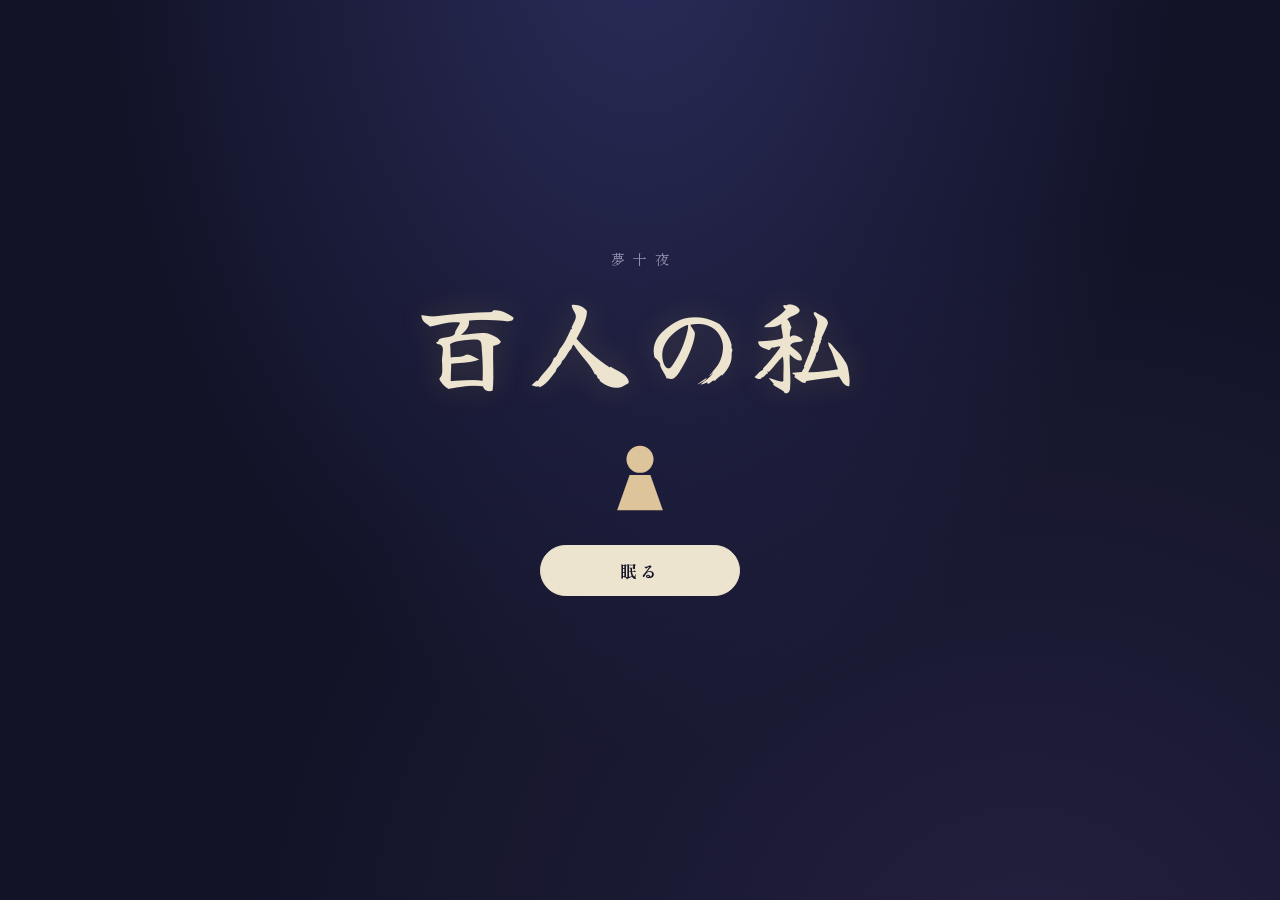
==== index.html @ 5c5b3dcd "百人の私:夢の中で百人に分かれる運のゲームを実装 - 道30種・持ち物・姿・夜の異変を持つシミュレーション(DOM非依存) - 群衆キャンバスと、財産順の帯を仕切りで分ける振り分け操作 - 目覚めのく" ====
<!doctype html>
<html lang="ja">
<head>
  <meta charset="utf-8">
  <meta name="viewport" content="width=device-width, initial-scale=1, viewport-fit=cover">
  <title>百人の私</title>
  <meta name="description" content="眠るたびに百人に分かれる。目覚めるとき、生き残った誰か一人が本当の私になる。">
  <meta name="theme-color" content="#121327">
  <link rel="preconnect" href="https://fonts.googleapis.com">
  <link rel="preconnect" href="https://fonts.gstatic.com" crossorigin>
  <link href="https://fonts.googleapis.com/css2?family=Yuji+Syuku&family=Zen+Old+Mincho:wght@400;700&display=swap" rel="stylesheet">
  <link rel="stylesheet" href="css/style.css">
  <link rel="icon" href="data:image/svg+xml,%3Csvg xmlns='http://www.w3.org/2000/svg' viewBox='0 0 64 64'%3E%3Crect width='64' height='64' rx='14' fill='%23121327'/%3E%3Ccircle cx='32' cy='22' r='8' fill='%23f0c75e'/%3E%3Cpath d='M20 52 L26 33 H38 L44 52 Z' fill='%23f0c75e'/%3E%3C/svg%3E">
</head>
<body>
  <div id="app">
    <header id="hud" hidden>
      <div class="hud-l">
        <span id="hud-night"></span>
        <span id="hud-stage"></span>
      </div>
      <div class="hud-r">
        <span id="hud-alive" class="hud-num"></span>
        <span id="hud-savings" class="hud-num"></span>
        <button id="mute" class="icon-btn" aria-label="音">♪</button>
      </div>
    </header>

    <section id="title" class="screen">
      <div class="title-wrap">
        <p class="title-sub">夢十夜</p>
        <h1 class="title-main">百人の私</h1>
        <canvas id="title-canvas" width="120" height="120" aria-hidden="true"></canvas>
        <div class="title-actions">
          <button id="btn-continue" class="btn primary" hidden>続きを眠る</button>
          <button id="btn-new" class="btn primary">眠る</button>
        </div>
        <div id="title-records" class="records"></div>
        <div id="title-codex" class="codex"></div>
      </div>
    </section>

    <section id="night" class="screen" hidden>
      <div id="banner">
        <div id="mod-text"></div>
        <div id="ticker" aria-live="polite"></div>
      </div>
      <div id="crowd-wrap">
        <canvas id="crowd"></canvas>
      </div>
      <div id="strip-wrap">
        <canvas id="strip"></canvas>
        <button id="sort" class="chip">並び：金</button>
      </div>
      <div id="paths"></div>
      <div class="actions">
        <button id="btn-wake" class="btn ghost">目覚める</button>
        <button id="btn-go" class="btn primary">進む</button>
      </div>
    </section>

    <div id="overlay" hidden>
      <div id="sheet" role="dialog" aria-modal="true"></div>
    </div>
    <div id="curtain" hidden><div id="curtain-text"></div></div>
  </div>
  <script type="module" src="js/main.js"></script>
</body>
</html>
---- css/style.css ----
:root {
  --bg: #121327;
  --bg2: #1b1d38;
  --bg3: #262849;
  --line: #34365c;
  --paper: #ece4cf;
  --dim: #9893b0;
  --faint: #5f5b7d;
  --gold: #f0c75e;
  --blood: #c4505e;
  --p0: #e0694c;
  --p1: #58a3dc;
  --p2: #7cbf86;
  --serif: 'Zen Old Mincho', 'Hiragino Mincho ProN', 'Yu Mincho', 'Noto Serif JP', serif;
  --brush: 'Yuji Syuku', 'Zen Old Mincho', 'Hiragino Mincho ProN', serif;
}

* { box-sizing: border-box; }

html, body {
  margin: 0;
  height: 100%;
  background: var(--bg);
  color: var(--paper);
  font-family: var(--serif);
  -webkit-tap-highlight-color: transparent;
}

body {
  background:
    radial-gradient(ellipse at 50% -10%, #2a2c5a 0%, transparent 60%),
    radial-gradient(ellipse at 80% 110%, #23203f 0%, transparent 55%),
    var(--bg);
  background-attachment: fixed;
  overflow-x: hidden;
}

button { font-family: inherit; color: inherit; cursor: pointer; }
[hidden] { display: none !important; }

#app {
  max-width: 760px;
  margin: 0 auto;
  padding: 10px 16px calc(24px + env(safe-area-inset-bottom));
  min-height: 100%;
  display: flex;
  flex-direction: column;
}

/* 状態表示 */
#hud {
  display: flex;
  justify-content: space-between;
  align-items: center;
  gap: 8px;
  padding: 6px 0 10px;
  border-bottom: 1px solid var(--line);
  font-size: 15px;
}
.hud-l, .hud-r { display: flex; align-items: center; gap: 12px; }
#hud-night { font-weight: 700; letter-spacing: 0.1em; }
#hud-stage { color: var(--dim); }
.hud-num { font-variant-numeric: tabular-nums; }
#hud-alive::before { content: '私 '; color: var(--dim); font-size: 12px; }
#hud-savings::before { content: '貯え '; color: var(--dim); font-size: 12px; }
#hud-savings { color: var(--gold); }
.icon-btn {
  background: none; border: 1px solid var(--line); border-radius: 50%;
  width: 30px; height: 30px; font-size: 14px; line-height: 1;
}
.icon-btn.off { color: var(--faint); text-decoration: line-through; }

.screen { flex: 1; display: flex; flex-direction: column; }

/* タイトル */
#title { justify-content: center; align-items: center; text-align: center; min-height: 90vh; }
.title-wrap { display: flex; flex-direction: column; align-items: center; gap: 14px; }
.title-sub { margin: 0; color: var(--dim); letter-spacing: 0.6em; font-size: 14px; padding-left: 0.6em; }
.title-main {
  margin: 0; font-family: var(--brush); font-weight: 400;
  font-size: clamp(56px, 16vw, 104px); letter-spacing: 0.08em; line-height: 1.1;
  text-shadow: 0 0 30px rgba(240, 199, 94, 0.18);
}
#title-canvas { width: 120px; height: 120px; }
.title-actions { display: flex; flex-direction: column; gap: 10px; min-width: 200px; }
.records { color: var(--dim); font-size: 13px; min-height: 1em; font-variant-numeric: tabular-nums; }
.codex { display: flex; flex-wrap: wrap; justify-content: center; gap: 6px; max-width: 360px; }
.codex span {
  width: 26px; height: 26px; border-radius: 50%; display: grid; place-items: center;
  border: 1px solid var(--line); font-size: 13px; color: var(--faint);
}
.codex span.got { color: var(--paper); border-color: var(--faint); }
.codex span.treasure.got { color: var(--gold); border-color: rgba(240, 199, 94, 0.5); }
.codex span.curse.got { color: #c39ae0; }

/* ボタン */
.btn {
  border-radius: 999px; padding: 12px 28px; font-size: 17px; letter-spacing: 0.2em;
  border: 1px solid var(--line); background: var(--bg2);
  transition: transform 0.1s, background 0.2s, opacity 0.2s;
}
.btn:active { transform: scale(0.97); }
.btn.primary { background: var(--paper); color: var(--bg); border-color: var(--paper); font-weight: 700; }
.btn.ghost { background: transparent; color: var(--dim); }
.btn.ghost.armed { color: var(--gold); border-color: var(--gold); box-shadow: 0 0 18px rgba(240, 199, 94, 0.25); }
.btn:disabled { opacity: 0.35; pointer-events: none; }
.chip {
  border: 1px solid var(--line); background: var(--bg2); border-radius: 999px;
  font-size: 12px; padding: 4px 12px; color: var(--dim);
}

/* 夜 */
#banner { min-height: 54px; padding: 10px 0 4px; text-align: center; }
#mod-text { color: #c9a7d8; font-size: 14px; min-height: 1.2em; letter-spacing: 0.08em; }
#ticker { min-height: 1.5em; font-size: 15px; transition: opacity 0.3s; }
#ticker .lv2 { color: var(--paper); }
#ticker .lv3 { color: var(--gold); font-weight: 700; }
#ticker .lv1 { color: var(--dim); }

#crowd-wrap { position: relative; }
#crowd { display: block; width: 100%; touch-action: manipulation; }

#strip-wrap { position: relative; margin-top: 6px; }
#strip { display: block; width: 100%; height: 76px; touch-action: none; cursor: ew-resize; }
#sort { position: absolute; right: 0; bottom: -30px; }

#paths {
  display: grid; gap: 8px; margin-top: 38px;
  grid-template-columns: repeat(var(--k, 2), minmax(0, 1fr));
}
.path {
  position: relative; text-align: left;
  background: var(--bg2); border: 1px solid var(--line); border-radius: 12px;
  padding: 12px 12px 10px; display: flex; flex-direction: column; gap: 6px;
  border-top: 3px solid var(--pc); transition: transform 0.15s, opacity 0.3s;
  min-height: 150px;
}
.path:active { transform: scale(0.98); }
.path .glyph {
  font-family: var(--brush); font-size: 34px; line-height: 1;
  width: 50px; height: 50px; display: grid; place-items: center;
  border-radius: 50%; border: 1px solid var(--pc); color: var(--pc);
}
.path .name { font-weight: 700; font-size: 16px; letter-spacing: 0.05em; }
.path .text { font-size: 12.5px; color: var(--dim); line-height: 1.55; flex: 1; }
.path .foot { display: flex; justify-content: space-between; align-items: baseline; gap: 4px; flex-wrap: wrap; }
.path .count { font-size: 22px; font-weight: 700; color: var(--pc); font-variant-numeric: tabular-nums; }
.path .count small { font-size: 12px; color: var(--dim); font-weight: 400; margin-left: 2px; }
.path .seen { font-size: 11px; color: var(--faint); font-variant-numeric: tabular-nums; }
.path.empty { opacity: 0.55; }
.path.gate { --pc: var(--gold); grid-column: 1 / -1; align-items: center; text-align: center; }
.path.gate .glyph { width: 70px; height: 70px; font-size: 46px; }
.path.fading { opacity: 0.2; }

.actions { display: flex; justify-content: space-between; gap: 12px; margin-top: 16px; }
.actions .btn { flex: 1; }
.actions .btn.primary { flex: 1.6; }

/* 重ねて出す紙 */
#overlay {
  position: fixed; inset: 0; z-index: 20; background: rgba(8, 8, 20, 0.72);
  display: flex; align-items: flex-end; justify-content: center;
  animation: fadein 0.3s ease;
}
#sheet {
  width: 100%; max-width: 560px; max-height: 88vh; overflow-y: auto;
  background: var(--bg2); border: 1px solid var(--line); border-bottom: none;
  border-radius: 18px 18px 0 0; padding: 22px 20px calc(22px + env(safe-area-inset-bottom));
  animation: rise 0.35s cubic-bezier(.2,.8,.2,1);
}
@media (min-width: 600px) {
  #overlay { align-items: center; }
  #sheet { border-radius: 18px; border-bottom: 1px solid var(--line); }
}
@keyframes fadein { from { opacity: 0; } }
@keyframes rise { from { transform: translateY(40px); opacity: 0; } }

.sheet-head { display: flex; align-items: baseline; gap: 12px; flex-wrap: wrap; }
.sheet-id { font-family: var(--brush); font-size: 44px; line-height: 1; }
.sheet-id.gold { color: var(--gold); }
.sheet-sub { color: var(--dim); font-size: 14px; }
.sheet-big { font-size: 28px; font-weight: 700; color: var(--gold); font-variant-numeric: tabular-nums; margin: 10px 0 4px; }
.sheet-row { display: flex; flex-wrap: wrap; gap: 6px; margin: 8px 0; }
.tag {
  border: 1px solid var(--line); border-radius: 999px; padding: 2px 10px; font-size: 13px;
  display: inline-flex; align-items: center; gap: 4px;
}
.tag b { font-family: var(--brush); font-weight: 400; }
.tag.treasure { color: var(--gold); border-color: rgba(240, 199, 94, 0.4); }
.tag.curse { color: #c39ae0; border-color: rgba(195, 154, 224, 0.4); }
.tag.form { color: var(--p2); }
.story { list-style: none; padding: 0; margin: 14px 0; border-left: 1px solid var(--line); }
.story li { padding: 3px 0 3px 14px; font-size: 14px; line-height: 1.6; position: relative; }
.story li::before {
  content: ''; position: absolute; left: -4px; top: 11px; width: 7px; height: 7px;
  border-radius: 50%; background: var(--faint);
}
.story li.end::before { background: var(--blood); }
.story li.dawn::before { background: var(--gold); }
.story .at { color: var(--faint); font-size: 12px; margin-right: 6px; }
.ghost-line {
  margin: 12px 0; padding: 10px 12px; border-radius: 10px; background: var(--bg3);
  color: var(--dim); font-size: 13.5px; line-height: 1.6;
}
.ghost-line strong { color: var(--paper); font-weight: 400; }
.sheet-actions { display: flex; gap: 10px; margin-top: 16px; }
.sheet-actions .btn { flex: 1; }
.dist { display: block; width: 100%; height: 48px; margin: 8px 0; }
.nights { display: grid; grid-template-columns: repeat(10, 1fr); gap: 4px; align-items: end; height: 90px; margin: 14px 0 4px; }
.nights div { background: var(--gold); border-radius: 3px 3px 0 0; min-height: 2px; position: relative; }
.nights div.nm { background: var(--blood); min-height: 6px; }
.nights-labels { display: grid; grid-template-columns: repeat(10, 1fr); gap: 4px; text-align: center; font-size: 11px; color: var(--faint); }
.rank { font-family: var(--brush); font-size: 40px; text-align: center; margin: 6px 0; }
.center { text-align: center; }
.muted { color: var(--dim); font-size: 13px; }

/* 幕 */
#curtain {
  position: fixed; inset: 0; z-index: 30; display: grid; place-items: center;
  background: var(--bg); pointer-events: none; transition: opacity 0.9s ease;
}
#curtain.fade { opacity: 0; }
#curtain-text {
  font-family: var(--brush); font-size: clamp(44px, 12vw, 80px); letter-spacing: 0.15em;
  text-align: center; line-height: 1.4;
}
#curtain-text small { display: block; font-family: var(--serif); font-size: 15px; color: var(--dim); letter-spacing: 0.2em; }
#curtain.nightmare { background: #1a0a10; }
#curtain.nightmare #curtain-text { color: var(--blood); }

@media (max-width: 420px) {
  .path { padding: 10px 9px 8px; min-height: 140px; }
  .path .glyph { width: 40px; height: 40px; font-size: 27px; }
  .path .name { font-size: 14px; }
  .path .text { font-size: 11.5px; }
  .path .count { font-size: 19px; }
  #hud { font-size: 13px; }
  .hud-l, .hud-r { gap: 8px; }
}
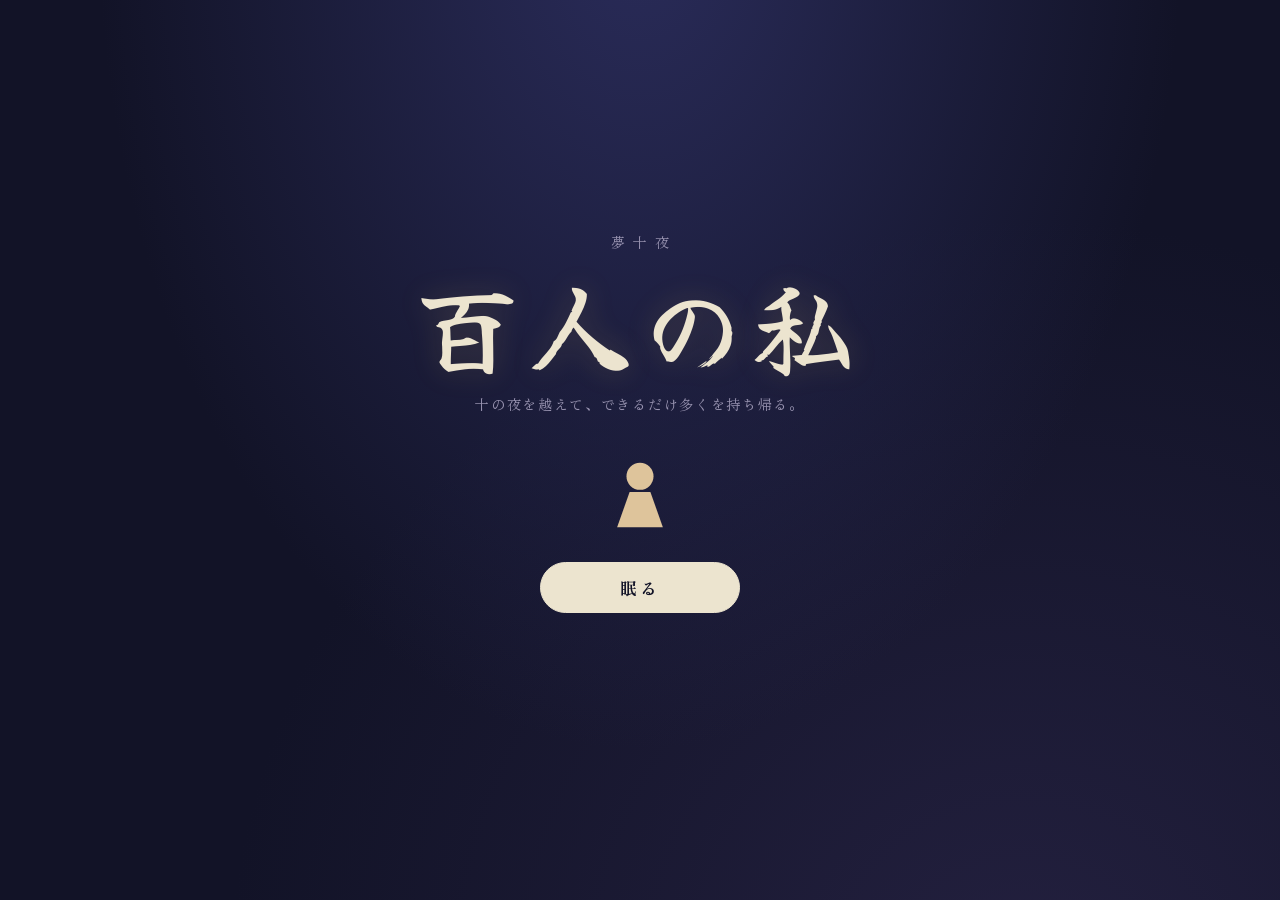
==== commit e4e2d9a2: "道ごとの結果を見せ、目的と期待値を分かるようにする - 各場面のあと、道ごとに「何人行って何人戻ったか」と、消えた理由・得た金・拾った物・姿の変化・その場でしていたことをまとめて表示し、「次へ」で進む" ====
--- a/index.html
+++ b/index.html
@@ -21,6 +21,7 @@
       </div>
       <div class="hud-r">
         <span id="hud-alive" class="hud-num"></span>
+        <span id="hud-avg" class="hud-num"></span>
         <span id="hud-savings" class="hud-num"></span>
         <button id="mute" class="icon-btn" aria-label="音">♪</button>
       </div>
@@ -30,6 +31,7 @@
       <div class="title-wrap">
         <p class="title-sub">夢十夜</p>
         <h1 class="title-main">百人の私</h1>
+        <p class="title-tag">十の夜を越えて、できるだけ多くを持ち帰る。</p>
         <canvas id="title-canvas" width="120" height="120" aria-hidden="true"></canvas>
         <div class="title-actions">
           <button id="btn-continue" class="btn primary" hidden>続きを眠る</button>
--- a/css/style.css
+++ b/css/style.css
@@ -62,6 +62,7 @@
 #hud-stage { color: var(--dim); }
 .hud-num { font-variant-numeric: tabular-nums; }
 #hud-alive::before { content: '私 '; color: var(--dim); font-size: 12px; }
+#hud-avg::before { content: '平均 '; color: var(--dim); font-size: 12px; }
 #hud-savings::before { content: '貯え '; color: var(--dim); font-size: 12px; }
 #hud-savings { color: var(--gold); }
 .icon-btn {
@@ -83,6 +84,7 @@
 }
 #title-canvas { width: 120px; height: 120px; }
 .title-actions { display: flex; flex-direction: column; gap: 10px; min-width: 200px; }
+.title-tag { margin: 0; color: var(--dim); font-size: 14px; letter-spacing: 0.12em; }
 .records { color: var(--dim); font-size: 13px; min-height: 1em; font-variant-numeric: tabular-nums; }
 .codex { display: flex; flex-wrap: wrap; justify-content: center; gap: 6px; max-width: 360px; }
 .codex span {
@@ -151,6 +153,21 @@
 .path.gate { --pc: var(--gold); grid-column: 1 / -1; align-items: center; text-align: center; }
 .path.gate .glyph { width: 70px; height: 70px; font-size: 46px; }
 .path.fading { opacity: 0.2; }
+
+.path.result { min-height: 0; gap: 8px; }
+.res-head { display: flex; align-items: center; gap: 8px; }
+.res-head .glyph { width: 32px; height: 32px; font-size: 20px; }
+.res-count { font-size: 15px; color: var(--dim); font-variant-numeric: tabular-nums; }
+.res-count b { font-size: 20px; color: var(--pc); }
+.res-lines { list-style: none; margin: 0; padding: 0; display: flex; flex-direction: column; gap: 4px; font-size: 12.5px; line-height: 1.45; }
+.res-lines li { padding-left: 10px; position: relative; }
+.res-lines li::before { content: ''; position: absolute; left: 0; top: 0.55em; width: 4px; height: 4px; border-radius: 50%; background: currentColor; }
+.res-lines .bad { color: #e58a96; }
+.res-lines .gold { color: var(--gold); }
+.res-lines .good { color: var(--p2); }
+.res-lines .curse { color: #c39ae0; }
+.res-lines .note { color: var(--paper); font-weight: 700; }
+.res-lines .quiet { color: var(--faint); }
 
 .actions { display: flex; justify-content: space-between; gap: 12px; margin-top: 16px; }
 .actions .btn { flex: 1; }
@@ -235,5 +252,7 @@
   .path .text { font-size: 11.5px; }
   .path .count { font-size: 19px; }
   #hud { font-size: 13px; }
+  #hud-avg::before, #hud-alive::before, #hud-savings::before { font-size: 10px; }
+  .res-lines { font-size: 11.5px; }
   .hud-l, .hud-r { gap: 8px; }
 }
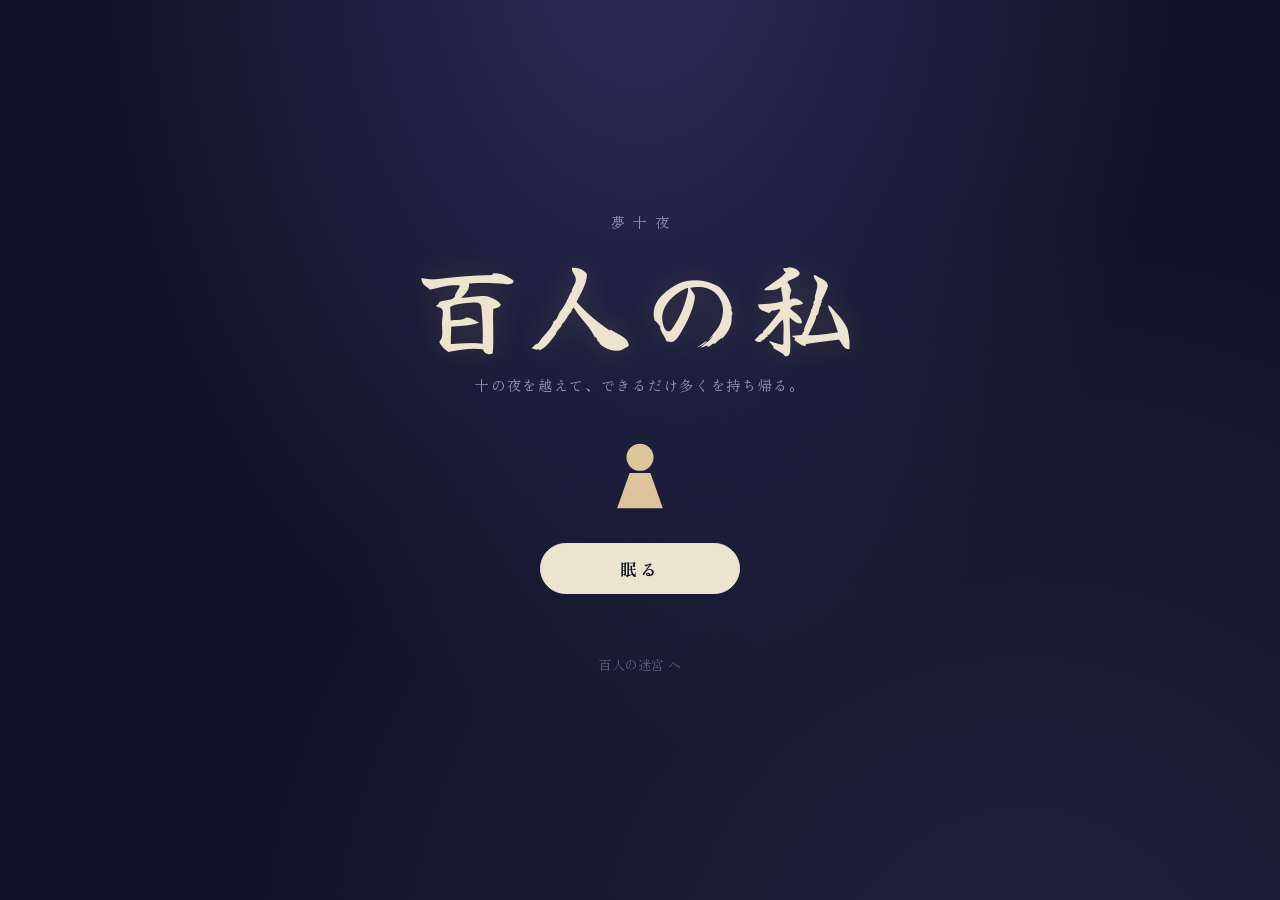
==== commit a94d7063: "百人の迷宮:百人の冒険者で迷宮の主を討つ指揮官ゲームを追加 - 十層×三部屋+決戦。部屋17種、装備19種、覚醒15種、迷宮の主4体、層の異変6種 - 経験の種類ごとに死亡率が下がり、知っている部屋は" ====
--- a/index.html
+++ b/index.html
@@ -39,6 +39,7 @@
         </div>
         <div id="title-records" class="records"></div>
         <div id="title-codex" class="codex"></div>
+        <a class="crosslink" href="dungeon/">百人の迷宮 へ</a>
       </div>
     </section>
 
--- a/css/style.css
+++ b/css/style.css
@@ -256,3 +256,6 @@
   .res-lines { font-size: 11.5px; }
   .hud-l, .hud-r { gap: 8px; }
 }
+
+.crosslink { color: var(--faint); font-size: 13px; text-decoration: none; margin-top: 6px; }
+.crosslink:hover { color: var(--dim); }
